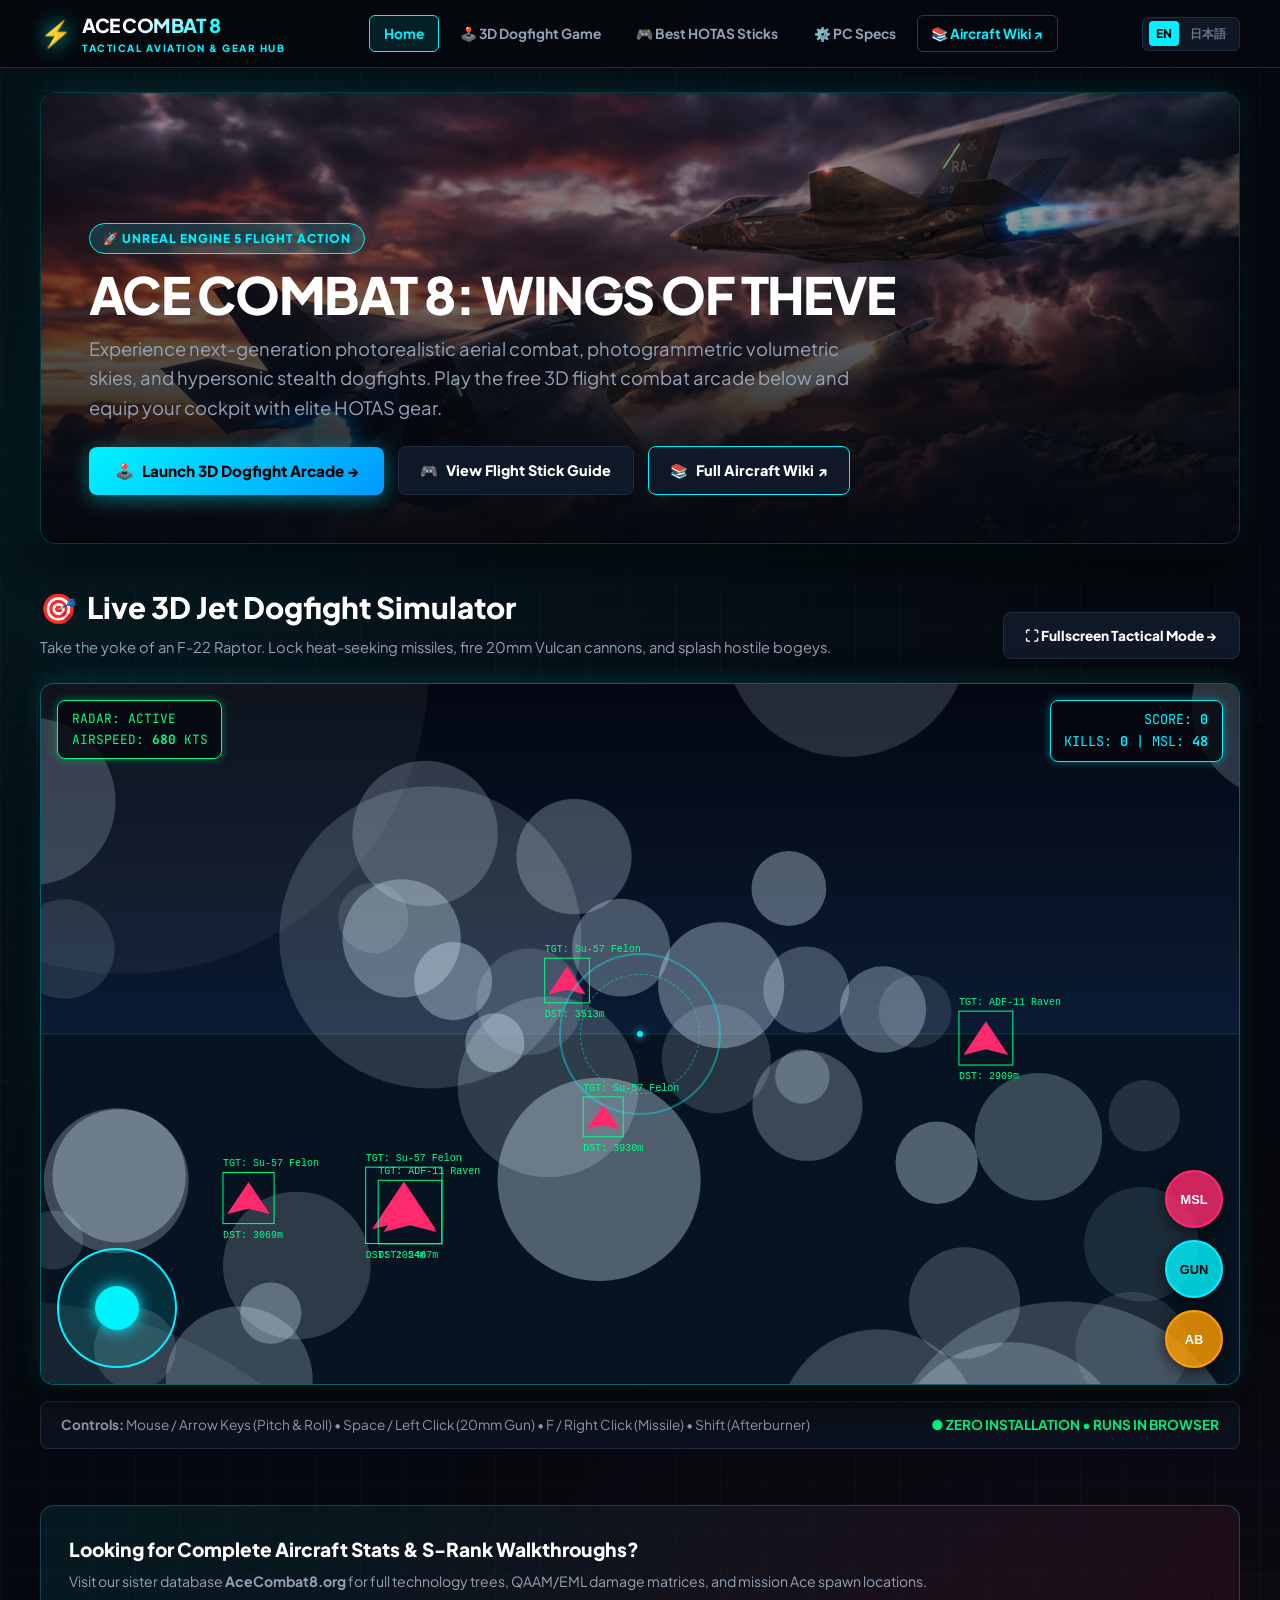
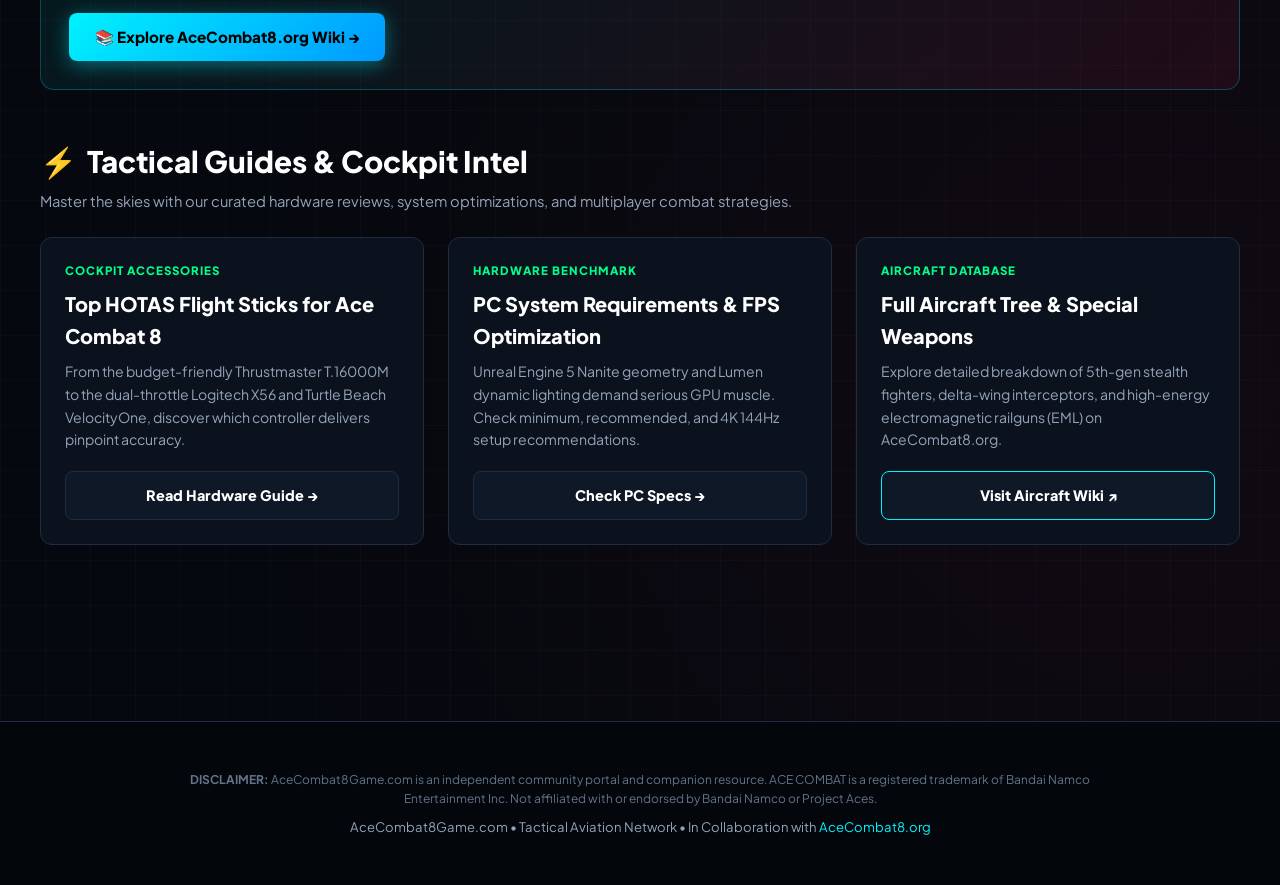
==== index.html @ fa757f8c "Initial commit for acecombat8game.com - 3D Jet Dogfight Arcade, HOTAS Hardware Guide, UE5 PC Specs, " ====
<!DOCTYPE html>
<html lang="en">
<head>
  <meta charset="UTF-8">
  <meta name="viewport" content="width=device-width, initial-scale=1.0">
  <title>Ace Combat 8: Wings of Theve - 3D Jet Dogfight Game & Gear Hub</title>
  <meta name="description" content="Ace Combat 8: Wings of Theve portal. Play free 3D jet dogfight simulator, discover the best HOTAS flight sticks, PC system requirements, and tactical guides.">
  <meta name="keywords" content="ace combat 8, ace combat 8 game, ace combat 8 wings of theve, play ace combat 8 online, ace combat 8 flight stick, ace combat 8 pc requirements">

  <link rel="canonical" href="https://acecombat8game.com/">
  <link rel="alternate" hreflang="en" href="https://acecombat8game.com/">
  <link rel="alternate" hreflang="ja" href="https://acecombat8game.com/ja/">

  <!-- Open Graph -->
  <meta property="og:title" content="Ace Combat 8: Wings of Theve - 3D Jet Dogfight Game & Gear Hub">
  <meta property="og:description" content="Play the free 3D jet dogfight combat arcade, compare HOTAS flight controllers, and master Ace Combat 8.">
  <meta property="og:type" content="website">
  <meta property="og:url" content="https://acecombat8game.com/">
  <meta property="og:image" content="https://acecombat8game.com/images/hero.jpg">

  <link rel="icon" href="data:image/svg+xml,<svg xmlns=%22http://www.w3.org/2000/svg%22 viewBox=%220 0 100 100%22><text y=%22.9em%22 font-size=%2290%22>✈️</text></svg>">

  <!-- Google Fonts -->
  <link rel="preconnect" href="https://fonts.googleapis.com">
  <link rel="preconnect" href="https://fonts.gstatic.com" crossorigin>
  <link href="https://fonts.googleapis.com/css2?family=JetBrains+Mono:wght@500;700;800&family=Plus+Jakarta+Sans:wght@400;600;700;800;900&display=swap" rel="stylesheet">

  <link rel="stylesheet" href="/style.css">

  <script type="application/ld+json">
  {
    "@context": "https://schema.org",
    "@graph": [
      {
        "@type": "WebSite",
        "name": "Ace Combat 8 Game Hub",
        "url": "https://acecombat8game.com/",
        "description": "Interactive aviation portal and 3D flight simulator arcade for Ace Combat 8: Wings of Theve."
      },
      {
        "@type": "VideoGame",
        "name": "Ace Combat 8: Wings of Theve",
        "operatingSystem": "Windows, PS5, Xbox Series X",
        "applicationCategory": "Game",
        "genre": ["Flight Simulation", "Combat Flight", "Arcade Action"]
      }
    ]
  }
  </script>
</head>
<body>
  <!-- Header Bar -->
  <header class="site-header">
    <div class="header-content">
      <a href="/" class="brand-logo">
        <span class="brand-icon">⚡</span>
        <div>
          <span class="brand-title">ACE COMBAT 8</span>
          <span class="brand-sub">TACTICAL AVIATION & GEAR HUB</span>
        </div>
      </a>

      <nav class="top-nav" id="siteNav">
        <a href="/" class="nav-link active">Home</a>
        <a href="/play-online/" class="nav-link">🕹️ 3D Dogfight Game</a>
        <a href="/hardware/" class="nav-link">🎮 Best HOTAS Sticks</a>
        <a href="/system-requirements/" class="nav-link">⚙️ PC Specs</a>
        <a href="https://acecombat8.org/" target="_blank" rel="noopener" class="nav-link" style="color: var(--hud-cyan); border-color: rgba(0,242,254,0.3);">📚 Aircraft Wiki ↗</a>
      </nav>

      <div class="header-right">
        <div class="lang-switch">
          <a href="/" class="lang-btn active">EN</a>
          <a href="/ja/" class="lang-btn">日本語</a>
        </div>
        <button class="mobile-menu-toggle" id="menuToggle" aria-label="Toggle Menu">☰</button>
      </div>
    </div>
  </header>

  <!-- Main Container -->
  <main class="main-content">
    <!-- Cinematic Hero Banner -->
    <section class="hero-banner">
      <div class="hero-img-wrap">
        <img src="/images/hero.jpg" alt="Ace Combat 8 Wings of Theve Fighter Jets Dogfight" width="1240" height="520">
        <div class="hero-overlay">
          <span class="hero-badge">🚀 UNREAL ENGINE 5 FLIGHT ACTION</span>
          <h1 class="hero-title">ACE COMBAT 8: WINGS OF THEVE</h1>
          <p class="hero-desc">
            Experience next-generation photorealistic aerial combat, photogrammetric volumetric skies, and hypersonic stealth dogfights. Play the free 3D flight combat arcade below and equip your cockpit with elite HOTAS gear.
          </p>
          <div class="hero-cta-bar">
            <a href="/play-online/" class="btn-primary">
              <span>🕹️</span> Launch 3D Dogfight Arcade →
            </a>
            <a href="/hardware/" class="btn-secondary">
              <span>🎮</span> View Flight Stick Guide
            </a>
            <a href="https://acecombat8.org/" target="_blank" rel="noopener" class="btn-secondary" style="border-color: var(--hud-cyan);">
              <span>📚</span> Full Aircraft Wiki ↗
            </a>
          </div>
        </div>
      </div>
    </section>

    <!-- Embedded 3D Dogfight Combat Simulator Section -->
    <section style="margin-bottom: 3.5rem;">
      <div class="section-header">
        <div>
          <h2 class="section-title"><span>🎯</span> Live 3D Jet Dogfight Simulator</h2>
          <p class="section-sub">Take the yoke of an F-22 Raptor. Lock heat-seeking missiles, fire 20mm Vulcan cannons, and splash hostile bogeys.</p>
        </div>
        <a href="/play-online/" class="btn-secondary" style="font-size: 0.85rem;">
          <span>⛶ Fullscreen Tactical Mode →</span>
        </a>
      </div>

      <div class="dogfight-game-wrapper">
        <canvas id="dogfightCanvas"></canvas>

        <!-- Tactical HUD Overlay -->
        <div class="game-hud-overlay">
          <div class="hud-top-bar">
            <div class="hud-radar-box">
              <span>RADAR: ACTIVE</span><br>
              <span>AIRSPEED: <strong id="hudSpeed">680</strong> KTS</span>
            </div>
            <div class="hud-score-box">
              <span>SCORE: <strong id="hudScore">0</strong></span><br>
              <span>KILLS: <strong id="hudKills">0</strong> | MSL: <strong id="hudMissiles">48</strong></span>
            </div>
          </div>

          <div class="hud-center-crosshair">
            <div class="crosshair-center-dot"></div>
          </div>

          <div id="lockWarning" class="hud-lock-warning" style="display: none;">
            ⚠️ MISSILE LOCK ⚠️
          </div>

          <!-- Mobile Virtual Joystick & Buttons -->
          <div class="mobile-flight-controls">
            <div class="touch-stick-area" id="touchStick">
              <div class="touch-stick-thumb" id="stickThumb"></div>
            </div>
            <div class="touch-action-buttons">
              <button class="btn-flight-touch btn-missile" id="btnFireMissile" type="button">MSL</button>
              <button class="btn-flight-touch btn-gun" id="btnFireGun" type="button">GUN</button>
              <button class="btn-flight-touch btn-afterburner" id="btnBoost" type="button">AB</button>
            </div>
          </div>
        </div>
      </div>

      <div style="display: flex; justify-content: space-between; align-items: center; flex-wrap: wrap; gap: 0.5rem; background: #0c121d; padding: 0.75rem 1.25rem; border-radius: 8px; border: 1px solid var(--border-color); font-size: 0.85rem; color: var(--text-muted);">
        <div><strong>Controls:</strong> Mouse / Arrow Keys (Pitch & Roll) • Space / Left Click (20mm Gun) • F / Right Click (Missile) • Shift (Afterburner)</div>
        <div style="color: var(--hud-green); font-weight: 700;">● ZERO INSTALLATION • RUNS IN BROWSER</div>
      </div>
    </section>

    <!-- Cross-Network Synergy Banner -->
    <div class="synergy-box">
      <div class="synergy-text">
        <h4>Looking for Complete Aircraft Stats & S-Rank Walkthroughs?</h4>
        <p>Visit our sister database <strong>AceCombat8.org</strong> for full technology trees, QAAM/EML damage matrices, and mission Ace spawn locations.</p>
      </div>
      <a href="https://acecombat8.org/" target="_blank" rel="noopener" class="btn-primary" style="white-space: nowrap;">
        <span>📚 Explore AceCombat8.org Wiki →</span>
      </a>
    </div>

    <!-- 3 Core Feature Cards -->
    <section>
      <div class="section-header">
        <div>
          <h2 class="section-title"><span>⚡</span> Tactical Guides & Cockpit Intel</h2>
          <p class="section-sub">Master the skies with our curated hardware reviews, system optimizations, and multiplayer combat strategies.</p>
        </div>
      </div>

      <div class="grid-3">
        <div class="tactical-card">
          <span class="card-tag">COCKPIT ACCESSORIES</span>
          <h3>Top HOTAS Flight Sticks for Ace Combat 8</h3>
          <p>From the budget-friendly Thrustmaster T.16000M to the dual-throttle Logitech X56 and Turtle Beach VelocityOne, discover which controller delivers pinpoint accuracy.</p>
          <a href="/hardware/" class="btn-secondary" style="width: 100%; justify-content: center;">
            <span>Read Hardware Guide →</span>
          </a>
        </div>

        <div class="tactical-card">
          <span class="card-tag">HARDWARE BENCHMARK</span>
          <h3>PC System Requirements & FPS Optimization</h3>
          <p>Unreal Engine 5 Nanite geometry and Lumen dynamic lighting demand serious GPU muscle. Check minimum, recommended, and 4K 144Hz setup recommendations.</p>
          <a href="/system-requirements/" class="btn-secondary" style="width: 100%; justify-content: center;">
            <span>Check PC Specs →</span>
          </a>
        </div>

        <div class="tactical-card">
          <span class="card-tag">AIRCRAFT DATABASE</span>
          <h3>Full Aircraft Tree & Special Weapons</h3>
          <p>Explore detailed breakdown of 5th-gen stealth fighters, delta-wing interceptors, and high-energy electromagnetic railguns (EML) on AceCombat8.org.</p>
          <a href="https://acecombat8.org/" target="_blank" rel="noopener" class="btn-secondary" style="width: 100%; justify-content: center; border-color: var(--hud-cyan);">
            <span>Visit Aircraft Wiki ↗</span>
          </a>
        </div>
      </div>
    </section>
  </main>

  <!-- Site Footer -->
  <footer class="site-footer">
    <div class="footer-content">
      <p class="disclaimer-text">
        <strong>DISCLAIMER:</strong> AceCombat8Game.com is an independent community portal and companion resource. ACE COMBAT is a registered trademark of Bandai Namco Entertainment Inc. Not affiliated with or endorsed by Bandai Namco or Project Aces.
      </p>
      <p class="copyright-sub">AceCombat8Game.com • Tactical Aviation Network • In Collaboration with <a href="https://acecombat8.org/" target="_blank" rel="noopener" style="color: var(--hud-cyan); text-decoration: none;">AceCombat8.org</a></p>
    </div>
  </footer>

  <script src="/dogfight.js"></script>
  <script>
    const menuToggle = document.getElementById('menuToggle');
    const siteNav = document.getElementById('siteNav');
    if (menuToggle && siteNav) {
      menuToggle.addEventListener('click', () => {
        siteNav.classList.toggle('open');
      });
    }
  </script>
</body>
</html>
---- style.css ----
/* ==========================================================================
   ACE COMBAT 8: WINGS OF THEVE - Tactical Aviation & Arcade Hub
   ========================================================================== */

:root {
  --bg-darkest: #05080e;
  --bg-card: #0c121d;
  --bg-card-hover: #121c2c;
  --bg-elevated: #162438;
  
  --hud-cyan: #00f2fe;
  --hud-cyan-glow: rgba(0, 242, 254, 0.4);
  --hud-green: #00ff88;
  --hud-green-glow: rgba(0, 255, 136, 0.35);
  --afterburner-amber: #ff9e00;
  --missile-red: #ff2a6d;
  
  --text-primary: #f8fafc;
  --text-muted: #94a3b8;
  --text-dim: #64748b;
  
  --border-color: #1e2d42;
  --border-glow: rgba(0, 242, 254, 0.25);
  
  --font-main: 'Plus Jakarta Sans', -apple-system, BlinkMacSystemFont, "Segoe UI", Roboto, sans-serif;
  --font-mono: 'JetBrains Mono', monospace;
}

*, *::before, *::after {
  box-sizing: border-box;
  margin: 0;
  padding: 0;
}

body {
  font-family: var(--font-main);
  background-color: var(--bg-darkest);
  color: var(--text-primary);
  line-height: 1.6;
  min-height: 100vh;
  background-image: 
    radial-gradient(circle at 10% 20%, rgba(0, 242, 254, 0.07) 0%, transparent 45%),
    radial-gradient(circle at 90% 80%, rgba(255, 42, 109, 0.05) 0%, transparent 40%),
    linear-gradient(rgba(255, 255, 255, 0.02) 1px, transparent 1px),
    linear-gradient(90deg, rgba(255, 255, 255, 0.02) 1px, transparent 1px);
  background-size: 100% 100%, 100% 100%, 45px 45px, 45px 45px;
}

/* Header & Navbar */
.site-header {
  background: rgba(5, 8, 14, 0.92);
  backdrop-filter: blur(14px);
  -webkit-backdrop-filter: blur(14px);
  border-bottom: 1px solid var(--border-color);
  position: sticky;
  top: 0;
  z-index: 1000;
}

.header-content {
  max-width: 1240px;
  margin: 0 auto;
  padding: 0.65rem 1.25rem;
  display: flex;
  justify-content: space-between;
  align-items: center;
  gap: 1rem;
  position: relative;
}

.brand-logo {
  display: flex;
  align-items: center;
  gap: 0.65rem;
  text-decoration: none;
  color: #fff;
  flex-shrink: 0;
}

.brand-icon {
  font-size: 1.6rem;
  filter: drop-shadow(0 0 10px var(--hud-cyan));
}

.brand-title {
  font-size: 1.2rem;
  font-weight: 900;
  letter-spacing: -0.5px;
  background: linear-gradient(135deg, #ffffff 40%, var(--hud-cyan) 100%);
  -webkit-background-clip: text;
  -webkit-text-fill-color: transparent;
}

.brand-sub {
  font-size: 0.62rem;
  font-weight: 800;
  letter-spacing: 1.5px;
  color: var(--hud-cyan);
  display: block;
}

.top-nav {
  display: flex;
  align-items: center;
  gap: 0.4rem;
}

.nav-link {
  color: var(--text-muted);
  text-decoration: none;
  font-size: 0.86rem;
  font-weight: 700;
  padding: 0.4rem 0.85rem;
  border-radius: 6px;
  transition: all 0.2s ease;
  border: 1px solid transparent;
  white-space: nowrap;
}

.nav-link:hover {
  color: #fff;
  background: rgba(255, 255, 255, 0.05);
  border-color: var(--border-color);
}

.nav-link.active {
  color: var(--hud-cyan);
  background: rgba(0, 242, 254, 0.1);
  border-color: var(--hud-cyan);
}

.header-right {
  display: flex;
  align-items: center;
  gap: 0.6rem;
}

.lang-switch {
  display: flex;
  align-items: center;
  gap: 0.25rem;
  background: #0f1724;
  padding: 0.2rem 0.35rem;
  border-radius: 6px;
  border: 1px solid var(--border-color);
  font-size: 0.75rem;
  font-weight: 800;
}

.lang-btn {
  color: var(--text-dim);
  text-decoration: none;
  padding: 0.2rem 0.45rem;
  border-radius: 4px;
}

.lang-btn.active {
  background: var(--hud-cyan);
  color: #000;
}

.mobile-menu-toggle {
  display: none;
  background: #0f1724;
  border: 1px solid var(--border-color);
  color: #fff;
  width: 36px;
  height: 36px;
  border-radius: 6px;
  align-items: center;
  justify-content: center;
  font-size: 1.1rem;
  cursor: pointer;
}

@media (max-width: 820px) {
  .brand-sub { display: none; }
  .mobile-menu-toggle { display: inline-flex; }
  .top-nav {
    display: none;
    position: absolute;
    top: 100%;
    left: 0;
    right: 0;
    background: #070c16f8;
    backdrop-filter: blur(16px);
    -webkit-backdrop-filter: blur(16px);
    border-bottom: 1px solid var(--border-color);
    padding: 1rem 1.25rem;
    flex-direction: column;
    gap: 0.5rem;
    box-shadow: 0 15px 35px rgba(0, 0, 0, 0.8);
    z-index: 999;
  }
  .top-nav.open { display: flex; }
  .top-nav .nav-link {
    width: 100%;
    text-align: center;
    padding: 0.65rem 1rem;
    font-size: 0.95rem;
  }
}

/* Main Content */
.main-content {
  max-width: 1240px;
  margin: 0 auto;
  padding: 1.5rem 1.25rem 4rem 1.25rem;
}

/* Tactical Hero Banner */
.hero-banner {
  position: relative;
  border-radius: 16px;
  overflow: hidden;
  border: 1px solid var(--border-glow);
  box-shadow: 0 15px 40px rgba(0, 0, 0, 0.8), 0 0 30px rgba(0, 242, 254, 0.15);
  margin-bottom: 2.5rem;
  background: #000;
}

.hero-img-wrap {
  position: relative;
  width: 100%;
  height: clamp(340px, 50vh, 520px);
}

.hero-img-wrap img {
  width: 100%;
  height: 100%;
  object-fit: cover;
  object-position: center 35%;
  display: block;
}

.hero-overlay {
  position: absolute;
  inset: 0;
  background: linear-gradient(180deg, rgba(5,8,14,0.2) 0%, rgba(5,8,14,0.7) 60%, rgba(5,8,14,0.98) 100%);
  display: flex;
  flex-direction: column;
  justify-content: flex-end;
  padding: clamp(1.5rem, 4vw, 3rem);
}

.hero-badge {
  display: inline-flex;
  align-items: center;
  gap: 0.4rem;
  background: rgba(0, 242, 254, 0.15);
  border: 1px solid var(--hud-cyan);
  color: var(--hud-cyan);
  font-size: 0.75rem;
  font-weight: 800;
  padding: 0.3rem 0.8rem;
  border-radius: 50px;
  margin-bottom: 0.75rem;
  width: fit-content;
  text-transform: uppercase;
  letter-spacing: 1px;
}

.hero-title {
  font-size: clamp(1.8rem, 4.5vw, 3.2rem);
  font-weight: 900;
  letter-spacing: -0.03em;
  line-height: 1.1;
  color: #fff;
  margin-bottom: 0.75rem;
}

.hero-desc {
  font-size: clamp(0.95rem, 1.8vw, 1.15rem);
  color: var(--text-muted);
  max-width: 800px;
  margin-bottom: 1.5rem;
}

.hero-cta-bar {
  display: flex;
  gap: 0.85rem;
  flex-wrap: wrap;
  align-items: center;
}

/* Buttons */
.btn-primary {
  background: linear-gradient(135deg, var(--hud-cyan) 0%, #0099ff 100%);
  color: #000;
  font-weight: 900;
  font-size: 0.95rem;
  padding: 0.75rem 1.6rem;
  border-radius: 8px;
  text-decoration: none;
  display: inline-flex;
  align-items: center;
  gap: 0.5rem;
  border: none;
  cursor: pointer;
  box-shadow: 0 4px 20px var(--hud-cyan-glow);
  transition: all 0.2s ease;
}

.btn-primary:hover {
  transform: translateY(-2px);
  box-shadow: 0 6px 25px rgba(0, 242, 254, 0.6);
}

.btn-secondary {
  background: #0f1826;
  color: #fff;
  font-weight: 800;
  font-size: 0.9rem;
  padding: 0.75rem 1.35rem;
  border-radius: 8px;
  text-decoration: none;
  display: inline-flex;
  align-items: center;
  gap: 0.5rem;
  border: 1px solid var(--border-color);
  cursor: pointer;
  transition: all 0.2s ease;
}

.btn-secondary:hover {
  border-color: var(--hud-cyan);
  background: #152236;
}

/* Feature Grid Cards */
.section-header {
  display: flex;
  justify-content: space-between;
  align-items: flex-end;
  margin-bottom: 1.5rem;
  flex-wrap: wrap;
  gap: 0.75rem;
}

.section-title {
  font-size: clamp(1.4rem, 2.5vw, 1.85rem);
  font-weight: 900;
  color: #fff;
  display: flex;
  align-items: center;
  gap: 0.6rem;
}

.section-sub {
  color: var(--text-muted);
  font-size: 0.92rem;
  margin-top: 0.25rem;
}

.grid-3 {
  display: grid;
  grid-template-columns: repeat(auto-fit, minmax(320px, 1fr));
  gap: 1.5rem;
  margin-bottom: 3rem;
}

.tactical-card {
  background: var(--bg-card);
  border: 1px solid var(--border-color);
  border-radius: 12px;
  padding: 1.5rem;
  transition: all 0.2s ease;
  position: relative;
  overflow: hidden;
}

.tactical-card:hover {
  border-color: var(--hud-cyan);
  background: var(--bg-card-hover);
  transform: translateY(-3px);
  box-shadow: 0 10px 30px rgba(0,0,0,0.5);
}

.card-tag {
  font-size: 0.72rem;
  font-weight: 800;
  color: var(--hud-green);
  text-transform: uppercase;
  letter-spacing: 1px;
  margin-bottom: 0.5rem;
  display: block;
}

.tactical-card h3 {
  font-size: 1.25rem;
  font-weight: 800;
  color: #fff;
  margin-bottom: 0.5rem;
}

.tactical-card p {
  font-size: 0.88rem;
  color: var(--text-muted);
  margin-bottom: 1.25rem;
}

/* Cross-Link Network Banner (Connecting with acecombat8.org) */
.synergy-box {
  background: linear-gradient(135deg, rgba(0, 242, 254, 0.08), rgba(255, 42, 109, 0.08));
  border: 1px solid var(--border-glow);
  border-radius: 14px;
  padding: 1.75rem;
  margin-bottom: 3rem;
  display: flex;
  justify-content: space-between;
  align-items: center;
  flex-wrap: wrap;
  gap: 1.25rem;
}

.synergy-text h4 {
  font-size: 1.2rem;
  font-weight: 900;
  color: #fff;
  margin-bottom: 0.35rem;
}

.synergy-text p {
  font-size: 0.88rem;
  color: var(--text-muted);
}

/* 3D Dogfight Arcade Container */
.dogfight-game-wrapper {
  position: relative;
  width: 100%;
  height: clamp(520px, 78vh, 720px);
  background: #020408;
  border-radius: 14px;
  overflow: hidden;
  border: 1px solid var(--hud-cyan-glow);
  box-shadow: 0 15px 40px rgba(0,0,0,0.8), 0 0 25px rgba(0, 242, 254, 0.2);
  margin-bottom: 1rem;
}

#dogfightCanvas {
  width: 100%;
  height: 100%;
  display: block;
  touch-action: none;
  cursor: crosshair;
}

/* HUD Overlay on 3D Game */
.game-hud-overlay {
  position: absolute;
  inset: 0;
  pointer-events: none;
  display: flex;
  flex-direction: column;
  justify-content: space-between;
  padding: 1rem;
  font-family: var(--font-mono);
}

.hud-top-bar {
  display: flex;
  justify-content: space-between;
  align-items: flex-start;
}

.hud-radar-box {
  background: rgba(5, 8, 14, 0.8);
  border: 1px solid var(--hud-green);
  border-radius: 8px;
  padding: 0.5rem 0.85rem;
  font-size: 0.8rem;
  color: var(--hud-green);
  box-shadow: 0 0 10px var(--hud-green-glow);
}

.hud-score-box {
  background: rgba(5, 8, 14, 0.8);
  border: 1px solid var(--hud-cyan);
  border-radius: 8px;
  padding: 0.5rem 0.85rem;
  font-size: 0.85rem;
  color: var(--hud-cyan);
  text-align: right;
  box-shadow: 0 0 10px var(--hud-cyan-glow);
}

.hud-center-crosshair {
  position: absolute;
  top: 50%;
  left: 50%;
  transform: translate(-50%, -50%);
  width: 120px;
  height: 120px;
  border: 1px dashed rgba(0, 242, 254, 0.5);
  border-radius: 50%;
  display: flex;
  align-items: center;
  justify-content: center;
  pointer-events: none;
}

.crosshair-center-dot {
  width: 6px;
  height: 6px;
  background: var(--hud-cyan);
  border-radius: 50%;
  box-shadow: 0 0 8px var(--hud-cyan);
}

.hud-lock-warning {
  position: absolute;
  top: 60%;
  left: 50%;
  transform: translate(-50%, -50%);
  color: var(--missile-red);
  font-weight: 900;
  font-size: 0.95rem;
  letter-spacing: 2px;
  animation: pulseLock 0.6s infinite alternate;
}

@keyframes pulseLock {
  from { opacity: 0.3; }
  to { opacity: 1; transform: translate(-50%, -50%) scale(1.1); }
}

/* Mobile Virtual Flight Controls */
.mobile-flight-controls {
  position: absolute;
  bottom: 1rem;
  left: 1rem;
  right: 1rem;
  display: flex;
  justify-content: space-between;
  align-items: flex-end;
  pointer-events: none;
}

.touch-stick-area {
  width: 120px;
  height: 120px;
  border-radius: 50%;
  background: rgba(0, 242, 254, 0.12);
  border: 2px solid var(--hud-cyan);
  pointer-events: auto;
  touch-action: none;
  position: relative;
}

.touch-stick-thumb {
  width: 44px;
  height: 44px;
  border-radius: 50%;
  background: var(--hud-cyan);
  position: absolute;
  top: 50%;
  left: 50%;
  transform: translate(-50%, -50%);
  box-shadow: 0 0 15px var(--hud-cyan);
}

.touch-action-buttons {
  display: flex;
  flex-direction: column;
  gap: 0.75rem;
  pointer-events: auto;
}

.btn-flight-touch {
  width: 58px;
  height: 58px;
  border-radius: 50%;
  border: 2px solid #fff;
  color: #fff;
  font-weight: 900;
  font-size: 0.8rem;
  cursor: pointer;
  touch-action: none;
  display: flex;
  align-items: center;
  justify-content: center;
  box-shadow: 0 4px 15px rgba(0,0,0,0.6);
  user-select: none;
}

.btn-flight-touch.btn-missile {
  background: rgba(255, 42, 109, 0.8);
  border-color: var(--missile-red);
}

.btn-flight-touch.btn-gun {
  background: rgba(0, 242, 254, 0.8);
  border-color: var(--hud-cyan);
  color: #000;
}

.btn-flight-touch.btn-afterburner {
  background: rgba(255, 158, 0, 0.8);
  border-color: var(--afterburner-amber);
}

/* Footer */
.site-footer {
  border-top: 1px solid var(--border-color);
  background: #03060a;
  padding: 3rem 1.5rem;
  text-align: center;
  margin-top: 4rem;
}

.footer-content {
  max-width: 900px;
  margin: 0 auto;
}

.disclaimer-text {
  font-size: 0.75rem;
  color: var(--text-dim);
  margin-bottom: 0.5rem;
}

.copyright-sub {
  font-size: 0.82rem;
  color: var(--text-muted);
}
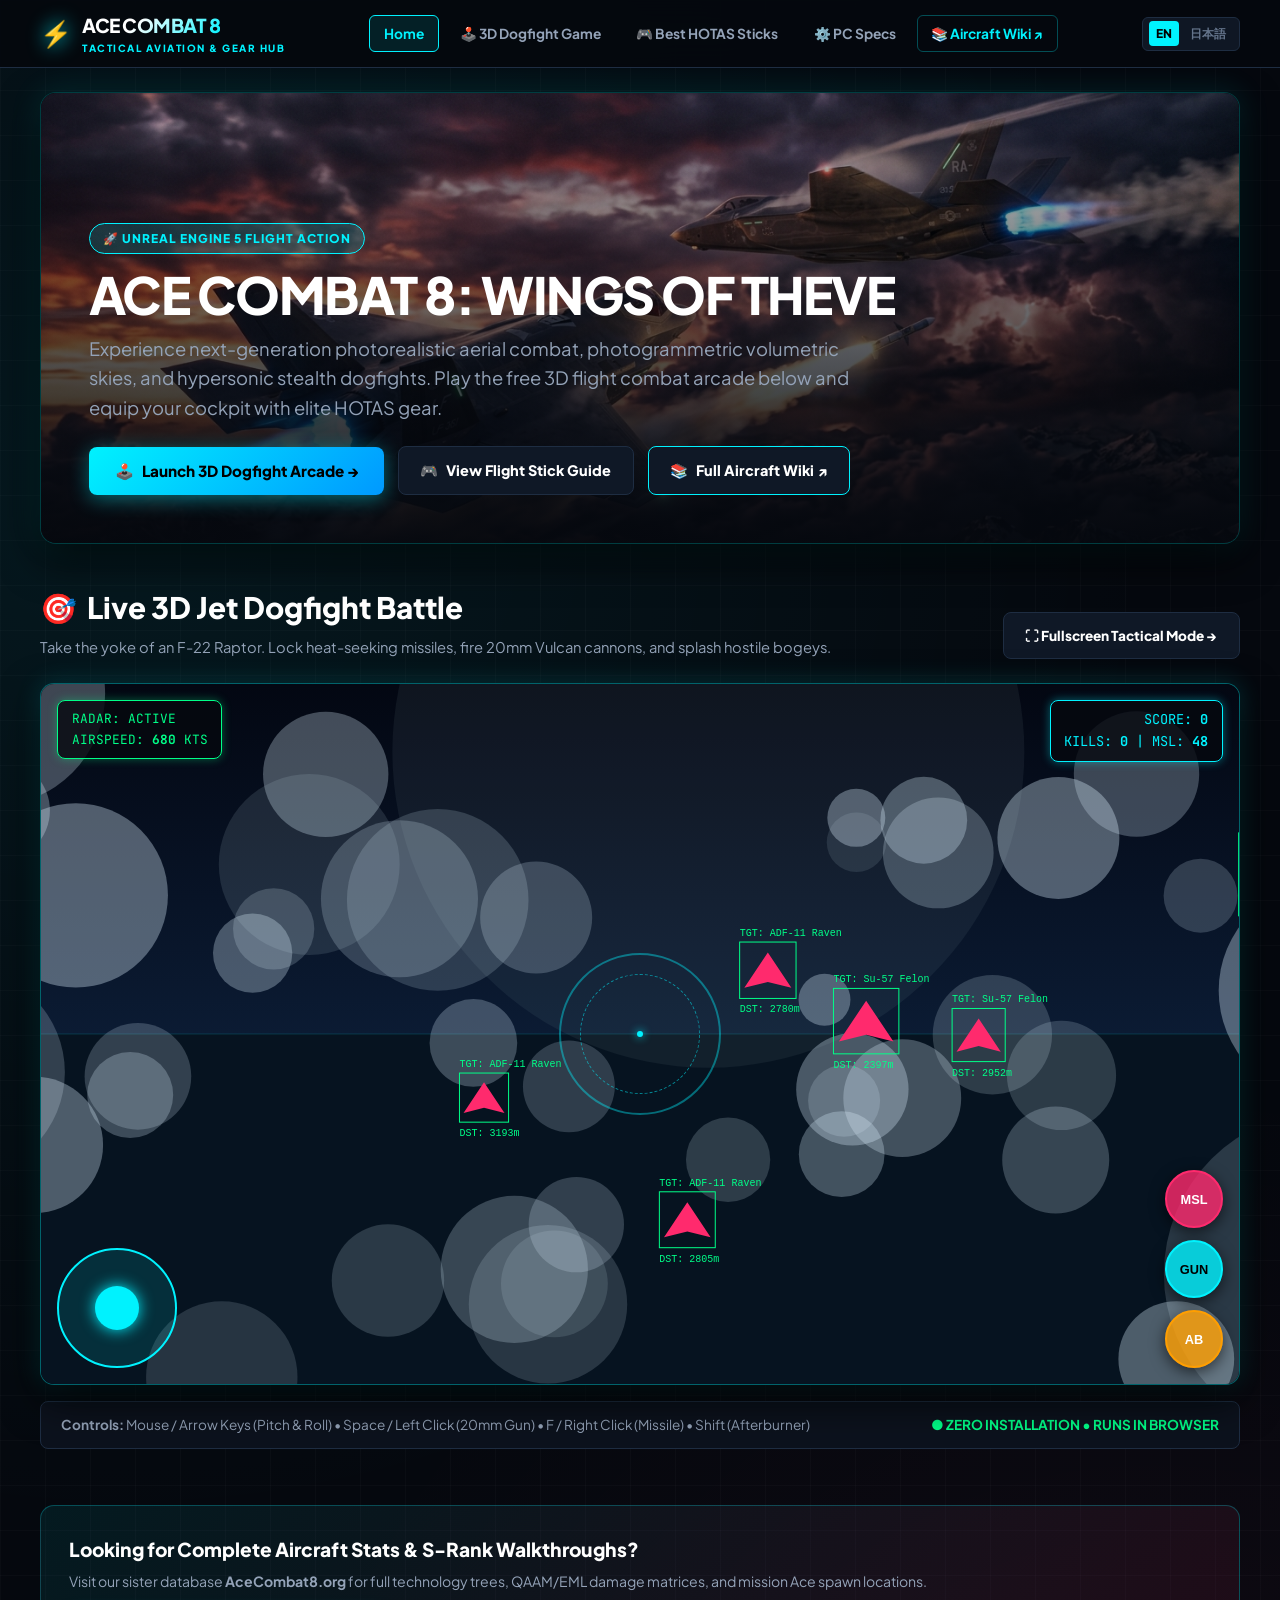
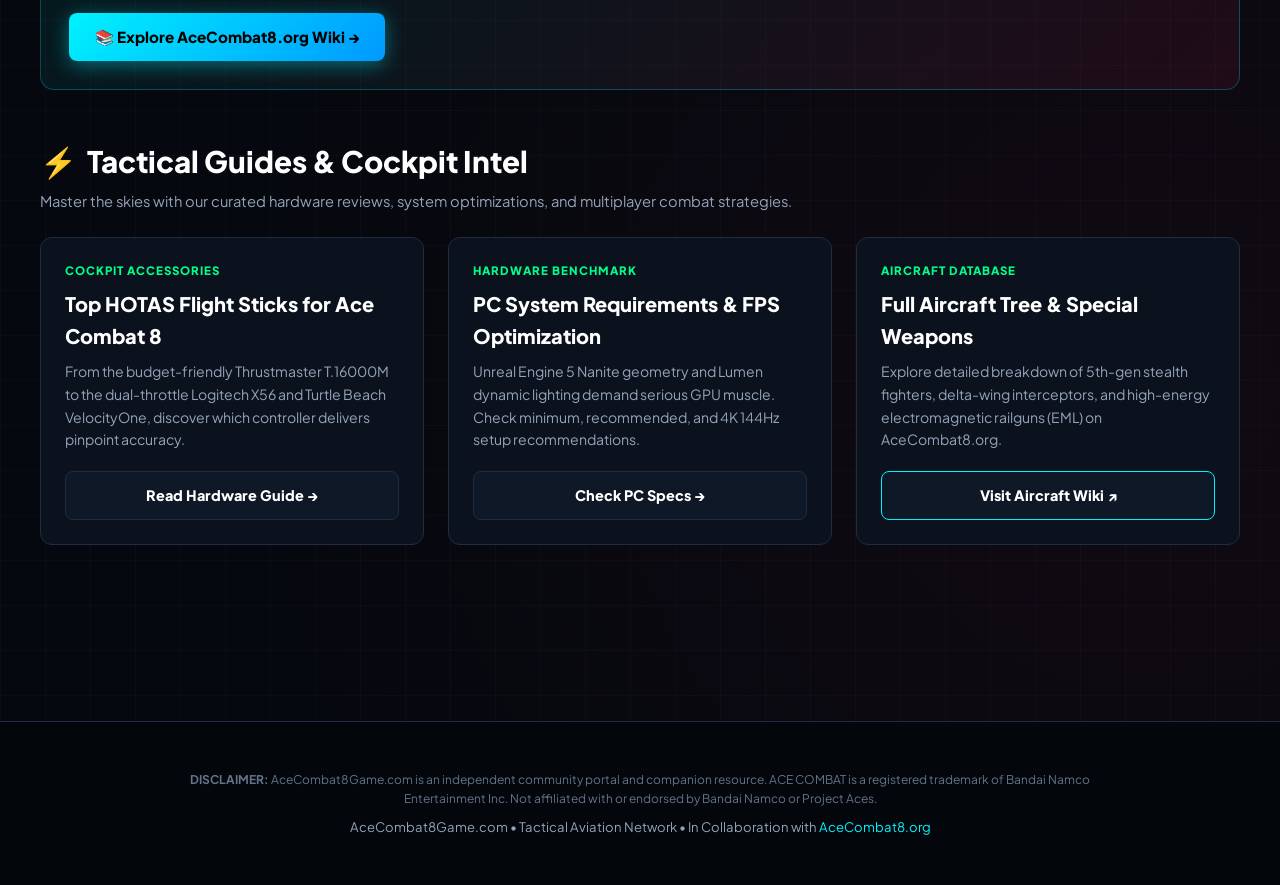
==== commit 61928b19: "refactor: optimize copy from flight simulator to 3D tactical dogfight game" ====
--- a/index.html
+++ b/index.html
@@ -4,7 +4,7 @@
   <meta charset="UTF-8">
   <meta name="viewport" content="width=device-width, initial-scale=1.0">
   <title>Ace Combat 8: Wings of Theve - 3D Jet Dogfight Game & Gear Hub</title>
-  <meta name="description" content="Ace Combat 8: Wings of Theve portal. Play free 3D jet dogfight simulator, discover the best HOTAS flight sticks, PC system requirements, and tactical guides.">
+  <meta name="description" content="Ace Combat 8: Wings of Theve portal. Play free 3D jet dogfight action game, discover the best HOTAS flight sticks, PC system requirements, and tactical guides.">
   <meta name="keywords" content="ace combat 8, ace combat 8 game, ace combat 8 wings of theve, play ace combat 8 online, ace combat 8 flight stick, ace combat 8 pc requirements">
 
   <link rel="canonical" href="https://acecombat8game.com/">
@@ -35,14 +35,14 @@
         "@type": "WebSite",
         "name": "Ace Combat 8 Game Hub",
         "url": "https://acecombat8game.com/",
-        "description": "Interactive aviation portal and 3D flight simulator arcade for Ace Combat 8: Wings of Theve."
+        "description": "Interactive aviation portal and 3D air combat dogfight game for Ace Combat 8: Wings of Theve."
       },
       {
         "@type": "VideoGame",
         "name": "Ace Combat 8: Wings of Theve",
         "operatingSystem": "Windows, PS5, Xbox Series X",
         "applicationCategory": "Game",
-        "genre": ["Flight Simulation", "Combat Flight", "Arcade Action"]
+        "genre": ["Flight Action", "Combat Flight", "Arcade Action"]
       }
     ]
   }
@@ -105,11 +105,11 @@
       </div>
     </section>
 
-    <!-- Embedded 3D Dogfight Combat Simulator Section -->
+    <!-- Embedded 3D Dogfight Combat Section -->
     <section style="margin-bottom: 3.5rem;">
       <div class="section-header">
         <div>
-          <h2 class="section-title"><span>🎯</span> Live 3D Jet Dogfight Simulator</h2>
+          <h2 class="section-title"><span>🎯</span> Live 3D Jet Dogfight Battle</h2>
           <p class="section-sub">Take the yoke of an F-22 Raptor. Lock heat-seeking missiles, fire 20mm Vulcan cannons, and splash hostile bogeys.</p>
         </div>
         <a href="/play-online/" class="btn-secondary" style="font-size: 0.85rem;">
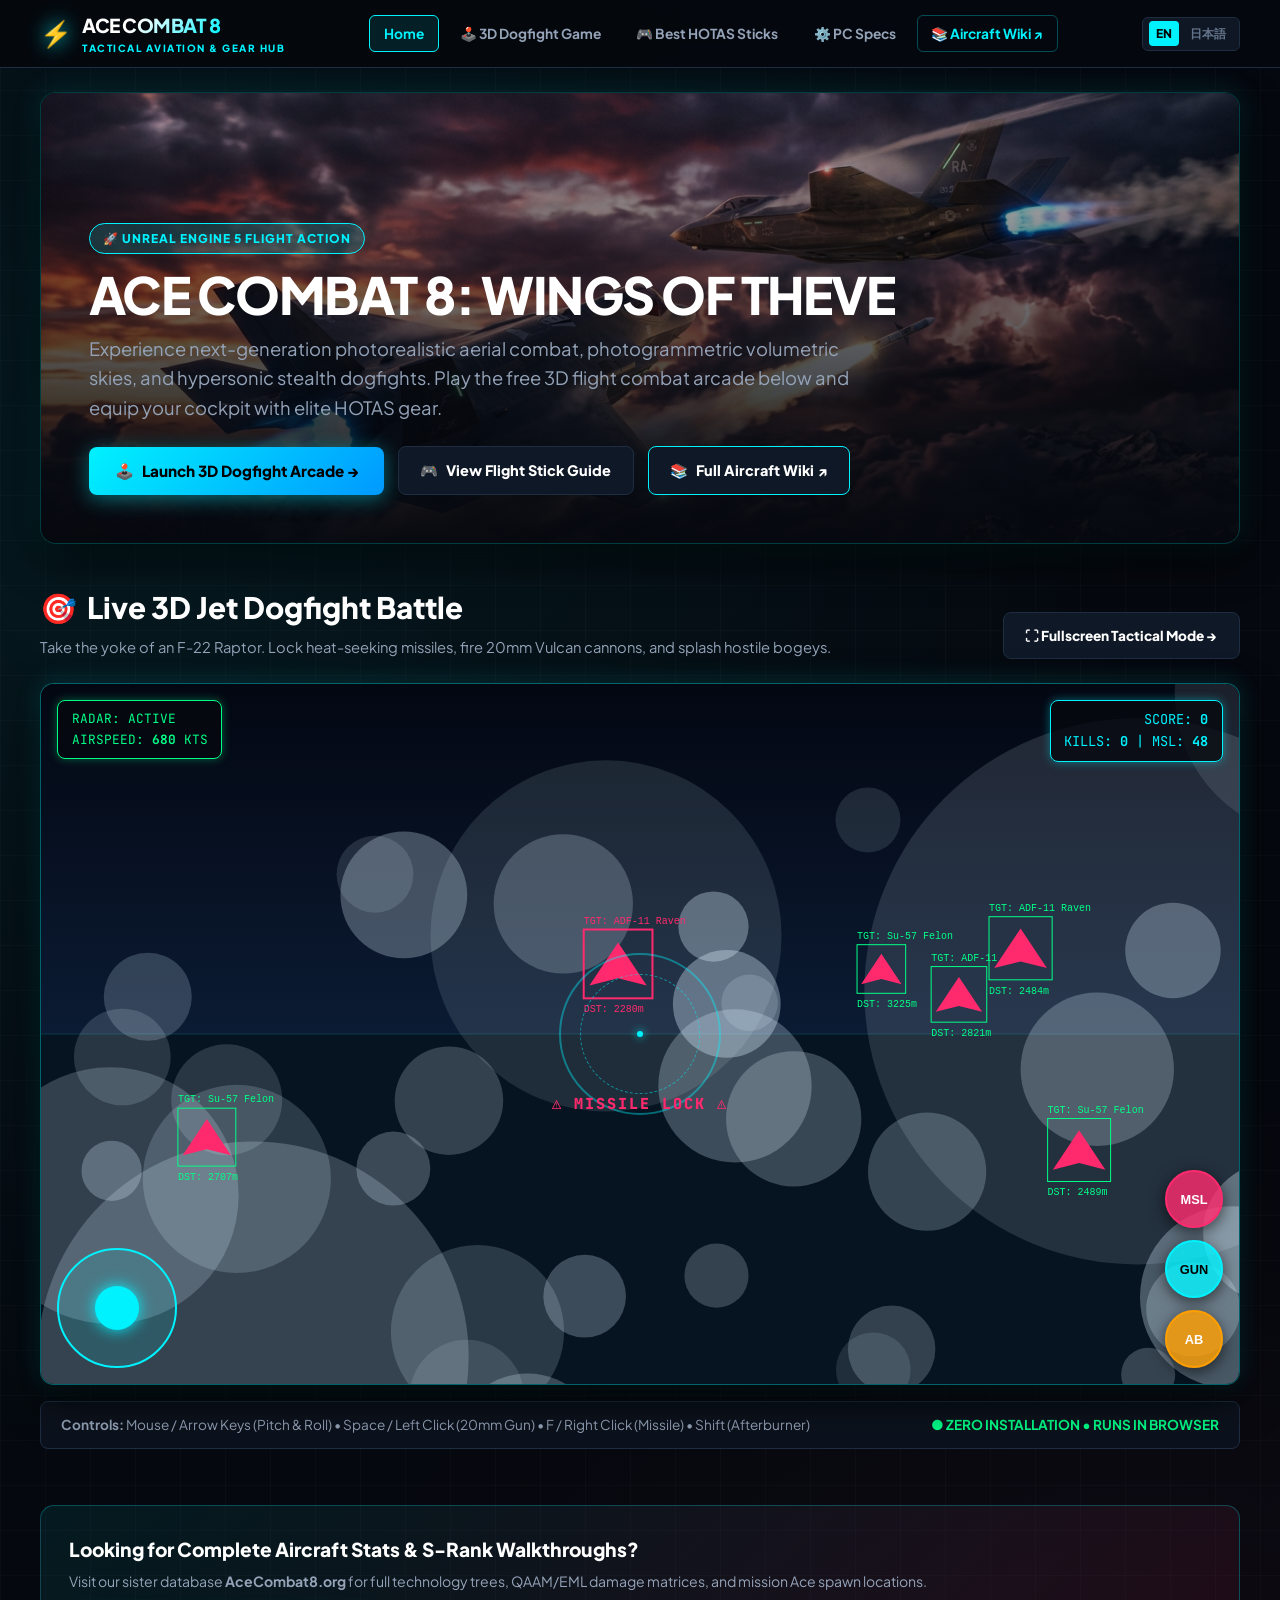
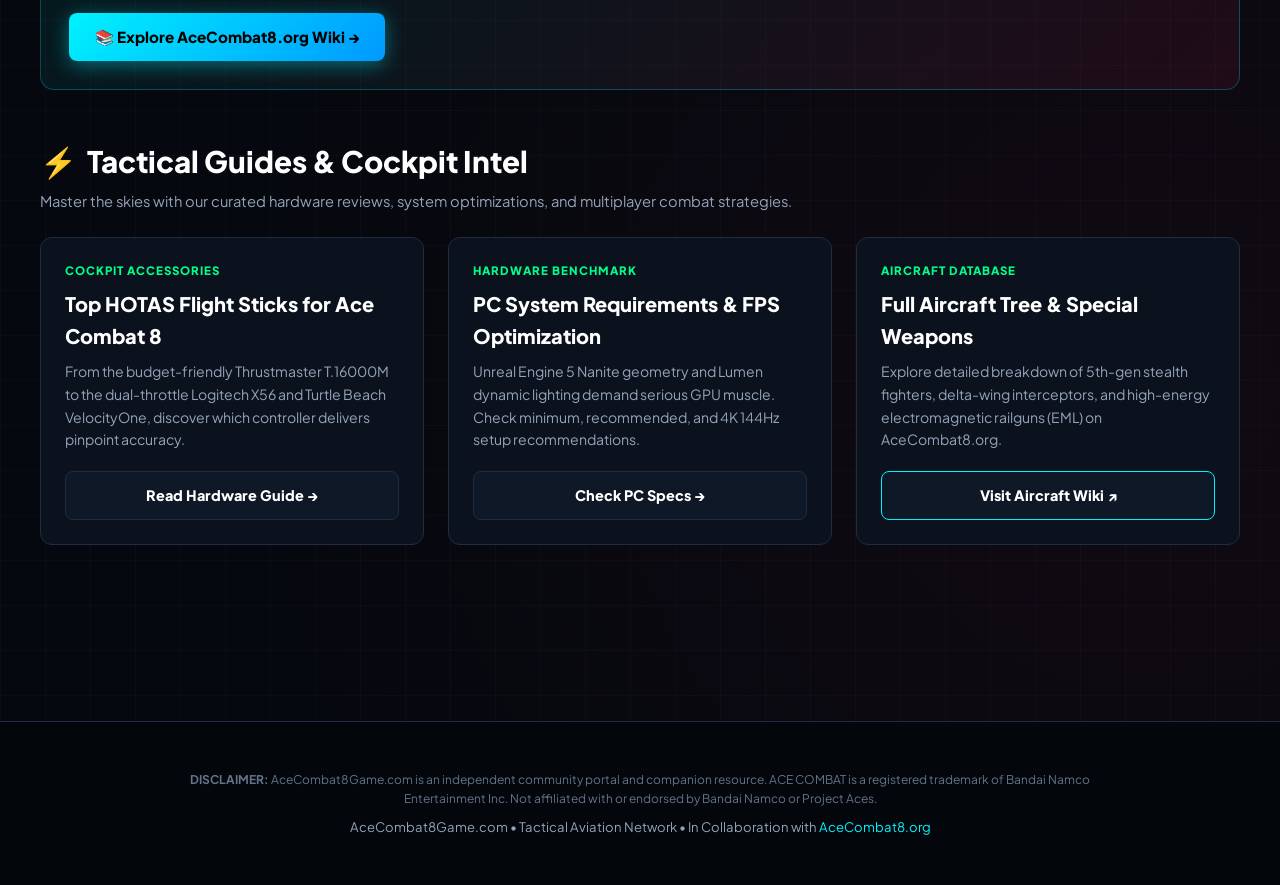
==== commit eb469f57: "chore: add Umami analytics script" ====
--- a/index.html
+++ b/index.html
@@ -47,6 +47,7 @@
     ]
   }
   </script>
+  <script defer src="https://umamimy.vercel.app/script.js" data-website-id="b2040246-61c5-4127-99cb-43188831b7fb"></script>
 </head>
 <body>
   <!-- Header Bar -->
